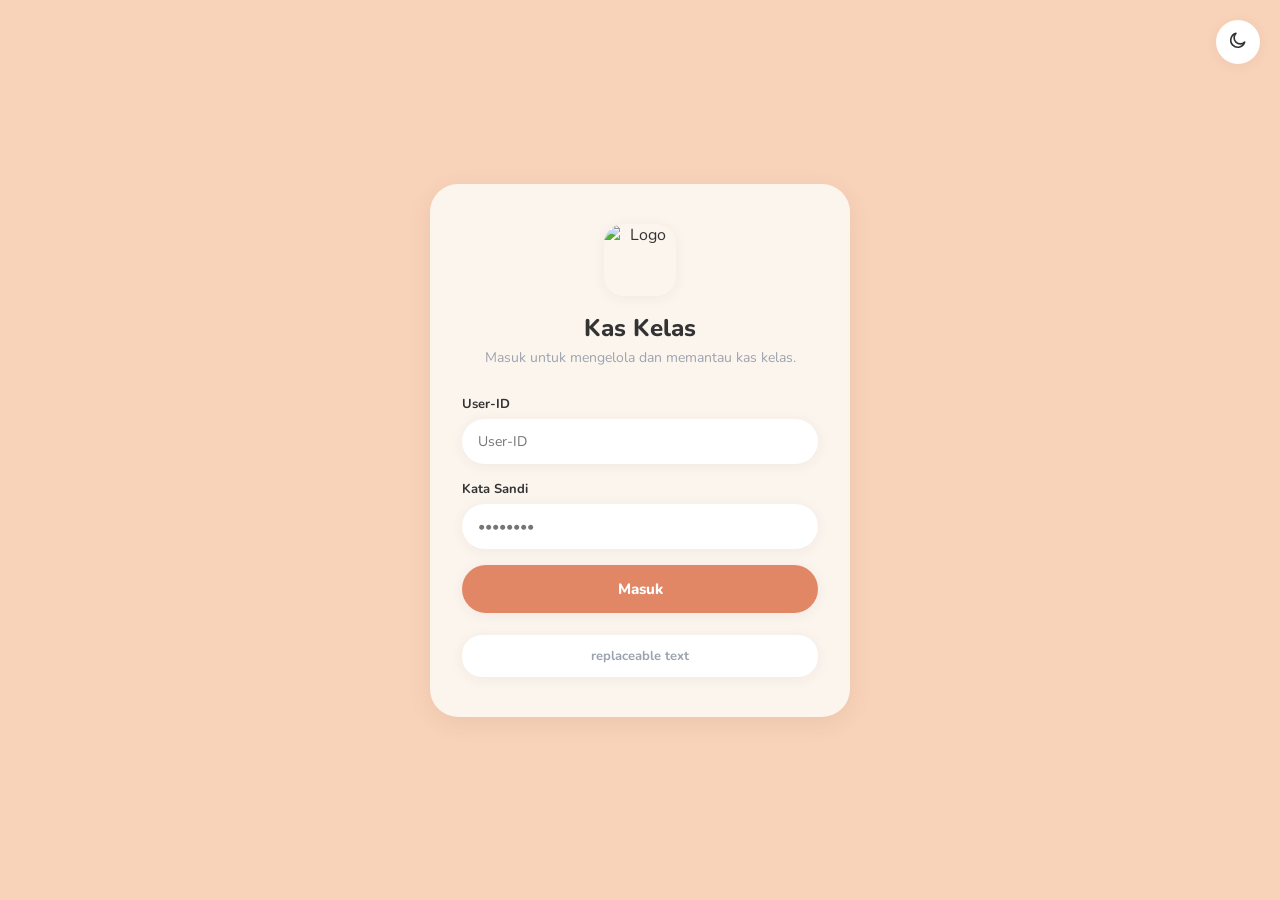
==== admin.html @ d8e1b780 "Add files via upload" ====
<!DOCTYPE html>
<html lang="id">
<head>
<meta charset="UTF-8">
<meta name="viewport" content="width=device-width, initial-scale=1.0">
<title>Dashboard Admin — Kas Kelas</title>
<link rel="stylesheet" href="assets/css/style.css">
<script src="https://cdnjs.cloudflare.com/ajax/libs/xlsx/0.18.5/xlsx.full.min.js"></script>
</head>
<body>
<div class="app-shell">

  <div class="app-header">
    <p class="greet">Selamat datang, <b id="greetName">Admin</b></p>
    <div class="header-actions">
      <button class="icon-btn" onclick="toggleTheme()"><span id="themeToggleIcon"></span></button>
      <button class="icon-btn" title="Notifikasi"><span class="ic-bell"></span></button>
    </div>
  </div>

  <div class="app-body">
    <nav class="sidebar-nav" id="sidebarNav"></nav>

    <div class="main-scroll">
      <div class="content-columns">
        <div style="flex:1; min-width:0;">

          <!-- OVERVIEW -->
          <section class="view-section" id="view-overview">
            <div class="hero-banner">
              <div class="label">Saldo Kas Kelas</div>
              <div class="amount" id="heroBalance">Rp0</div>
              <div class="sub-row">
                <span>Pemasukan<b id="heroIncome">Rp0</b></span>
                <span>Pengeluaran<b id="heroExpense">Rp0</b></span>
              </div>
            </div>

            <div class="section-title">Minggu Iuran <span class="tag">6 minggu terakhir</span></div>
            <div class="hscroll" id="scheduleRow"></div>

            <div class="section-title">Aktivitas Terbaru</div>
            <div class="event-list" id="recentActivity"></div>

            <div class="section-title">Rekap Berdasarkan Periode</div>
            <div class="toolbar">
              <button class="chip active" data-range="week">Minggu Ini</button>
              <button class="chip" data-range="month">Bulan Ini</button>
              <button class="chip" data-range="all">Semua</button>
            </div>
            <div class="panel">
              <div class="stat-row"><span>Total Pemasukan</span><b id="rangeIncome">Rp0</b></div>
              <div class="stat-row"><span>Total Pengeluaran</span><b id="rangeExpense">Rp0</b></div>
              <div class="stat-row"><span>Selisih</span><b id="rangeNet">Rp0</b></div>
            </div>
          </section>

          <!-- WEEKLY TRACKING -->
          <section class="view-section" id="view-tracking">
            <div class="row-between">
              <div class="section-title mt-0">Pelacakan Iuran Mingguan</div>
            </div>
            <div class="toolbar">
              <select class="select-input" id="weekSelect"></select>
              <button class="btn-mini coral" onclick="openModal('weekModal')"><span class="ic-plus"></span>Tambah Minggu</button>
              <button class="btn-mini mustard" onclick="doExportTrackingXLSX()"><span class="ic-dl"></span>Excel</button>
              <button class="btn-mini coral" onclick="doExportTrackingPDF()"><span class="ic-dl"></span>PDF</button>
            </div>
            <div class="panel" style="padding:14px 18px; display:flex; gap:20px;">
              <div><span class="secondary" style="font-size:12px;">Sudah Bayar</span><div style="font-weight:800; font-size:18px;" id="paidCount">0</div></div>
              <div><span class="secondary" style="font-size:12px;">Belum Bayar</span><div style="font-weight:800; font-size:18px;" id="unpaidCount">0</div></div>
            </div>
            <div class="table-wrap">
              <table>
                <thead><tr><th>Nama Siswa</th><th>Nominal</th><th>Status</th><th>Aksi</th></tr></thead>
                <tbody id="trackingBody"></tbody>
              </table>
            </div>
          </section>

          <!-- TRANSACTIONS -->
          <section class="view-section" id="view-transactions">
            <div class="row-between">
              <div class="section-title mt-0">Riwayat Transaksi</div>
              <button class="btn-mini coral" onclick="openModal('txModal')"><span class="ic-plus"></span>Tambah</button>
            </div>
            <div class="toolbar">
              <button class="chip active" data-txfilter="all">Semua</button>
              <button class="chip" data-txfilter="income">Pemasukan</button>
              <button class="chip" data-txfilter="expense">Pengeluaran</button>
              <button class="btn-mini mustard" onclick="doExportTxXLSX()"><span class="ic-dl"></span>Excel</button>
              <button class="btn-mini coral" onclick="doExportTxPDF()"><span class="ic-dl"></span>PDF</button>
            </div>
            <div class="table-wrap">
              <table>
                <thead><tr><th>Tanggal</th><th>Kategori</th><th>Keterangan</th><th>Jenis</th><th>Jumlah</th><th>Aksi</th></tr></thead>
                <tbody id="txBody"></tbody>
              </table>
            </div>
          </section>

          <!-- ANNOUNCEMENTS -->
          <section class="view-section" id="view-announcements">
            <div class="row-between">
              <div class="section-title mt-0">Pengumuman &amp; Agenda Kelas</div>
              <button class="btn-mini coral" onclick="openAnnModal()"><span class="ic-plus"></span>Tambah</button>
            </div>
            <p class="secondary" style="font-size:13px; margin-top:-6px;">Tampil di halaman Beranda semua siswa.</p>
            <div class="event-list" id="annList"></div>
          </section>

          <!-- ACCOUNT -->
          <section class="view-section" id="view-account">
            <div class="section-title mt-0">Akun Saya</div>
            <div class="panel profile-card">
              <div class="avatar" id="avatarInitial">A</div>
              <div>
                <h4 id="profileName">—</h4>
                <span id="profileEmail">—</span>
              </div>
            </div>
            <div class="panel" style="padding:6px 16px;">
              <button class="menu-row" onclick="openModal('pwModal')"><span class="navicon"></span>Ubah Kata Sandi</button>
              <button class="menu-row" onclick="doLogout()"><span class="navicon"></span>Keluar</button>
            </div>
          </section>

        </div>

        <aside class="right-panel">
          <div class="panel">
            <h4>Ringkasan Cepat</h4>
            <div class="stat-row"><span>Total Siswa</span><b id="rpStudents">0</b></div>
            <div class="stat-row"><span>Sudah Bayar Mgg Ini</span><b id="rpPaidThisWeek">0</b></div>
            <div class="stat-row"><span>Belum Bayar Mgg Ini</span><b id="rpUnpaidThisWeek">0</b></div>
          </div>
          <div class="panel">
            <h4>Perlu Ditagih</h4>
            <div class="event-list" id="rpUnpaidList"></div>
          </div>
        </aside>
      </div>
    </div>

    <nav class="bottom-nav" id="bottomNav"></nav>
  </div>
</div>

<!-- Add transaction modal -->
<div class="modal-overlay" id="txModal">
  <div class="modal-box">
    <div class="modal-head"><h3>Tambah Transaksi</h3><button class="modal-close" onclick="closeModal('txModal')"><span class="ic-x"></span></button></div>
    <form id="txForm">
      <div class="form-grid">
        <div class="full">
          <label>Jenis</label>
          <select id="txType"><option value="income">Pemasukan</option><option value="expense">Pengeluaran</option></select>
        </div>
        <div class="full">
          <label>Kategori</label>
          <input type="text" id="txCategory" placeholder="Contoh: Perlengkapan Kelas" required>
        </div>
        <div class="full">
          <label>Keterangan</label>
          <input type="text" id="txDesc" placeholder="Deskripsi singkat" required>
        </div>
        <div class="full">
          <label>Jumlah (Rp)</label>
          <input type="number" id="txAmount" placeholder="0" required min="1">
        </div>
      </div>
      <button type="submit" class="btn-primary" style="margin-top:16px;">Simpan</button>
    </form>
  </div>
</div>

<!-- Add new tracking week modal -->
<div class="modal-overlay" id="weekModal">
  <div class="modal-box">
    <div class="modal-head"><h3>Tambah Minggu Iuran</h3><button class="modal-close" onclick="closeModal('weekModal')"><span class="ic-x"></span></button></div>
    <p class="secondary" style="font-size:13px; margin-top:-6px;">Membuat entri iuran baru untuk semua siswa pada minggu ini, berstatus belum bayar.</p>
    <form id="weekForm">
      <div class="form-grid">
        <div class="full">
          <label>Nama / Label Minggu</label>
          <input type="text" id="weekName" placeholder="Contoh: Minggu 30 atau 2026-07-27" required>
        </div>
        <div class="full">
          <label>Nominal per Siswa (Rp)</label>
          <input type="number" id="weekAmount" placeholder="5000" value="5000" required min="1">
        </div>
      </div>
      <button type="submit" class="btn-primary" style="margin-top:16px;">Buat Minggu</button>
    </form>
  </div>
</div>

<!-- Add/edit announcement modal -->
<div class="modal-overlay" id="annModal">
  <div class="modal-box">
    <div class="modal-head"><h3 id="annModalTitle">Tambah Pengumuman</h3><button class="modal-close" onclick="closeModal('annModal')"><span class="ic-x"></span></button></div>
    <form id="annForm">
      <input type="hidden" id="annId">
      <div class="form-grid">
        <div class="full">
          <label>Judul</label>
          <input type="text" id="annTitle" placeholder="Contoh: Pertemuan Wali Kelas" required maxlength="80">
        </div>
        <div class="full">
          <label>Keterangan</label>
          <input type="text" id="annDesc" placeholder="Contoh: Minggu depan · Aula Sekolah" required maxlength="120">
        </div>
        <div>
          <label>Ikon (emoji)</label>
          <input type="text" id="annIcon" placeholder="📌" maxlength="4" value="📌">
        </div>
        <div>
          <label>Warna</label>
          <select id="annColor">
            <option value="mustard">Kuning</option>
            <option value="sage">Hijau</option>
            <option value="coral">Merah Muda</option>
          </select>
        </div>
      </div>
      <button type="submit" class="btn-primary" style="margin-top:16px;">Simpan Pengumuman</button>
    </form>
  </div>
</div>

<!-- Change password modal -->
<div class="modal-overlay" id="pwModal">
  <div class="modal-box">
    <div class="modal-head"><h3>Ubah Kata Sandi</h3><button class="modal-close" onclick="closeModal('pwModal')"><span class="ic-x"></span></button></div>
    <form id="pwForm">
      <div class="form-grid">
        <div class="full"><label>Kata Sandi Baru</label><input type="password" id="newPw" minlength="4" required></div>
        <div class="full"><label>Konfirmasi Kata Sandi</label><input type="password" id="confirmPw" minlength="4" required></div>
      </div>
      <button type="submit" class="btn-primary" style="margin-top:16px;">Simpan Kata Sandi</button>
    </form>
  </div>
</div>

<!-- Hidden print templates -->
<div style="display:none;">
  <div id="printTracking"></div>
  <div id="printTx"></div>
</div>

<script src="assets/js/api.js"></script>
<script src="assets/js/main.js"></script>
<script>
(async function main() {
const user = await requireAuth('admin');
if (!user) return;
let currentWeek = null;
let txFilter = 'all';

document.getElementById('greetName').textContent = user.name.split(' ')[0];
document.getElementById('themeToggleIcon').innerHTML =
  document.documentElement.getAttribute('data-theme') === 'dark' ? ICONS.sun : ICONS.moon;
document.getElementById('profileName').textContent = user.name;
document.getElementById('profileEmail').textContent = user.email;
document.getElementById('avatarInitial').textContent = user.name.charAt(0);

renderNav('overview', 'admin');
renderOverview();
renderTrackingWeekOptions();
renderTracking();
renderTransactions();
renderAnnouncements();
renderRightPanel();

function renderOverview() {
  const tx = DB.getTransactions();
  const income = tx.filter(t => t.type === 'income').reduce((s, t) => s + t.amount, 0);
  const expense = tx.filter(t => t.type === 'expense').reduce((s, t) => s + t.amount, 0);
  document.getElementById('heroBalance').textContent = formatIDR(income - expense);
  document.getElementById('heroIncome').textContent = formatIDR(income);
  document.getElementById('heroExpense').textContent = formatIDR(expense);

  const weeks = DB.weeksList();
  const scheduleRow = document.getElementById('scheduleRow');
  scheduleRow.innerHTML = weeks.map(w => {
    const entries = DB.weeklyForWeek(w);
    const paid = entries.filter(e => e.status === 'paid').length;
    const d = entries[0] ? new Date(entries[0].weekDate) : new Date();
    return `<div class="schedule-card">
      <div class="dow">${w}</div>
      <div class="date">${d.getDate()}/${d.getMonth() + 1}</div>
      <div class="desc">${paid}/${entries.length} siswa bayar</div>
      <span class="pill ${paid === entries.length ? 'paid' : 'unpaid'}">${paid === entries.length ? 'Lunas' : 'Belum Lunas'}</span>
    </div>`;
  }).join('');

  const recent = document.getElementById('recentActivity');
  recent.innerHTML = tx.slice(0, 5).map(t => `
    <div class="event-row">
      <div class="dot" style="background:${t.type === 'income' ? 'var(--accent-sage)' : 'var(--accent-coral)'}; color:${t.type === 'income' ? '#1d3527' : 'white'};">
        ${t.type === 'income' ? '↑' : '↓'}
      </div>
      <div class="txt"><b>${t.category}</b><span>${formatDT(t.date)} · ${t.description}</span></div>
      <b style="margin-left:auto; font-size:13px; color:${t.type === 'income' ? 'var(--accent-sage)' : 'var(--accent-coral)'}">${t.type === 'income' ? '+' : '-'}${formatIDR(t.amount)}</b>
    </div>`).join('') || '<p class="secondary">Belum ada transaksi.</p>';

  applyRangeFilter('week');
  document.querySelectorAll('[data-range]').forEach(btn => {
    btn.addEventListener('click', () => {
      document.querySelectorAll('[data-range]').forEach(b => b.classList.remove('active'));
      btn.classList.add('active');
      applyRangeFilter(btn.dataset.range);
    });
  });
}

function applyRangeFilter(range) {
  const tx = DB.getTransactions();
  const now = new Date();
  const filtered = tx.filter(t => {
    const d = new Date(t.date);
    if (range === 'week') return (now - d) / 86400000 <= 7;
    if (range === 'month') return d.getMonth() === now.getMonth() && d.getFullYear() === now.getFullYear();
    return true;
  });
  const income = filtered.filter(t => t.type === 'income').reduce((s, t) => s + t.amount, 0);
  const expense = filtered.filter(t => t.type === 'expense').reduce((s, t) => s + t.amount, 0);
  document.getElementById('rangeIncome').textContent = formatIDR(income);
  document.getElementById('rangeExpense').textContent = formatIDR(expense);
  document.getElementById('rangeNet').textContent = formatIDR(income - expense);
}

function renderTrackingWeekOptions() {
  const weeks = DB.weeksList();
  currentWeek = weeks[0];
  const sel = document.getElementById('weekSelect');
  sel.innerHTML = weeks.map(w => `<option value="${w}">${w}</option>`).join('');
  sel.addEventListener('change', () => { currentWeek = sel.value; renderTracking(); });
}

function renderTracking() {
  const entries = DB.weeklyForWeek(currentWeek);
  const users = DB.getUsers();
  const rows = entries.map(e => {
    const student = users.find(u => u.id === e.studentId);
    return `<tr>
      <td data-label="Nama Siswa">${student ? student.name : '—'}</td>
      <td data-label="Nominal">${formatIDR(e.amount)}</td>
      <td data-label="Status"><span class="status-badge ${e.status}">${e.status === 'paid' ? 'Sudah Bayar' : 'Belum Bayar'}</span></td>
      <td data-label="Aksi" style="gap:8px; justify-content:flex-end;">
        <button class="mark-btn ${e.status === 'paid' ? 'is-paid' : ''}" data-mark="${e.id}">${e.status === 'paid' ? 'Batalkan' : 'Tandai Lunas'}</button>
        <button class="icon-btn danger-btn" data-del-week="${e.id}" title="Hapus entri">${ICONS.trash}</button>
      </td>
    </tr>`;
  }).join('');
  document.getElementById('trackingBody').innerHTML = rows || '<tr><td colspan="4">Tidak ada data.</td></tr>';
  document.getElementById('paidCount').textContent = entries.filter(e => e.status === 'paid').length;
  document.getElementById('unpaidCount').textContent = entries.filter(e => e.status === 'unpaid').length;

  document.querySelectorAll('[data-mark]').forEach(btn => {
    btn.addEventListener('click', async () => {
      btn.disabled = true;
      await DB.markPaid(btn.dataset.mark, user.name);
      renderTracking();
      renderOverview();
      renderRightPanel();
      toast('Status pembayaran diperbarui');
    });
  });

  document.querySelectorAll('[data-del-week]').forEach(btn => {
    btn.addEventListener('click', async () => {
      if (!confirm('Hapus entri iuran ini? Tindakan ini tidak bisa dibatalkan.')) return;
      btn.disabled = true;
      const res = await DB.deleteWeekly(btn.dataset.delWeek);
      if (res && res.success) {
        toast('Entri iuran dihapus');
        renderTrackingWeekOptions();
        renderTracking();
        renderRightPanel();
      } else {
        toast((res && res.error) || 'Gagal menghapus entri');
        btn.disabled = false;
      }
    });
  });
}

function renderTransactions() {
  let tx = DB.getTransactions();
  if (txFilter !== 'all') tx = tx.filter(t => t.type === txFilter);
  document.getElementById('txBody').innerHTML = tx.map(t => `
    <tr>
      <td data-label="Tanggal">${formatDT(t.date)}</td><td data-label="Kategori">${t.category}</td><td data-label="Keterangan">${t.description}</td>
      <td data-label="Jenis"><span class="tag-pill" style="background:${t.type === 'income' ? 'var(--accent-sage)' : 'var(--accent-coral)'}; color:${t.type === 'income' ? '#1d3527' : 'white'};">${t.type === 'income' ? 'Masuk' : 'Keluar'}</span></td>
      <td data-label="Jumlah">${formatIDR(t.amount)}</td>
      <td data-label="Aksi"><button class="icon-btn danger-btn" data-del-tx="${t.id}" title="Hapus transaksi">${ICONS.trash}</button></td>
    </tr>`).join('') || '<tr><td colspan="6">Belum ada transaksi.</td></tr>';

  document.querySelectorAll('[data-del-tx]').forEach(btn => {
    btn.addEventListener('click', async () => {
      const id = btn.dataset.delTx;
      if (!confirm('Hapus transaksi ini? Tindakan ini tidak bisa dibatalkan.')) return;
      btn.disabled = true;
      const res = await DB.deleteTransaction(id);
      if (res && res.success) {
        toast('Transaksi berhasil dihapus');
        renderOverview(); renderTransactions();
      } else {
        toast((res && res.error) || 'Gagal menghapus transaksi');
        btn.disabled = false;
      }
    });
  });
}

document.querySelectorAll('[data-txfilter]').forEach(btn => {
  btn.addEventListener('click', () => {
    document.querySelectorAll('[data-txfilter]').forEach(b => b.classList.remove('active'));
    btn.classList.add('active');
    txFilter = btn.dataset.txfilter;
    renderTransactions();
  });
});

function renderAnnouncements() {
  const anns = DB.getAnnouncements();
  document.getElementById('annList').innerHTML = anns.map(a => {
    const c = annColor(a.color);
    return `<div class="event-row">
      <div class="dot" style="background:${c.bg}; color:${c.fg};">${a.icon}</div>
      <div class="txt"><b>${a.title}</b><span>${a.description}</span></div>
      <div style="margin-left:auto; display:flex; gap:6px;">
        <button class="icon-btn" data-edit-ann="${a.id}" title="Edit">✏️</button>
        <button class="icon-btn danger-btn" data-del-ann="${a.id}" title="Hapus">${ICONS.trash}</button>
      </div>
    </div>`;
  }).join('') || '<p class="secondary">Belum ada pengumuman. Klik "Tambah" untuk membuat.</p>';

  document.querySelectorAll('[data-edit-ann]').forEach(btn => {
    btn.addEventListener('click', () => {
      const ann = anns.find(a => String(a.id) === btn.dataset.editAnn);
      if (ann) openAnnModal(ann);
    });
  });
  document.querySelectorAll('[data-del-ann]').forEach(btn => {
    btn.addEventListener('click', async () => {
      if (!confirm('Hapus pengumuman ini?')) return;
      btn.disabled = true;
      const res = await DB.deleteAnnouncement(btn.dataset.delAnn);
      if (res && res.success) { toast('Pengumuman dihapus'); renderAnnouncements(); }
      else { toast((res && res.error) || 'Gagal menghapus'); btn.disabled = false; }
    });
  });
}

function openAnnModal(ann) {
  document.getElementById('annModalTitle').textContent = ann ? 'Edit Pengumuman' : 'Tambah Pengumuman';
  document.getElementById('annId').value = ann ? ann.id : '';
  document.getElementById('annTitle').value = ann ? ann.title : '';
  document.getElementById('annDesc').value = ann ? ann.description : '';
  document.getElementById('annIcon').value = ann ? ann.icon : '📌';
  document.getElementById('annColor').value = ann ? ann.color : 'mustard';
  openModal('annModal');
}

document.getElementById('annForm').addEventListener('submit', async (e) => {
  e.preventDefault();
  const submitBtn = e.target.querySelector('button[type="submit"]');
  submitBtn.disabled = true;
  const id = document.getElementById('annId').value;
  const title = document.getElementById('annTitle').value.trim();
  const description = document.getElementById('annDesc').value.trim();
  const icon = document.getElementById('annIcon').value.trim() || '📌';
  const color = document.getElementById('annColor').value;
  const res = id
    ? await DB.updateAnnouncement(id, title, description, icon, color)
    : await DB.addAnnouncement(title, description, icon, color, user.name);
  submitBtn.disabled = false;
  if (res && res.success) {
    e.target.reset();
    closeModal('annModal');
    renderAnnouncements();
    toast(id ? 'Pengumuman diperbarui' : 'Pengumuman ditambahkan');
  } else {
    toast((res && res.error) || 'Gagal menyimpan pengumuman');
  }
});

function renderRightPanel() {
  const users = DB.getUsers().filter(u => u.role === 'student');
  const weeks = DB.weeksList();
  const thisWeekEntries = DB.weeklyForWeek(weeks[0]);
  document.getElementById('rpStudents').textContent = users.length;
  document.getElementById('rpPaidThisWeek').textContent = thisWeekEntries.filter(e => e.status === 'paid').length;
  document.getElementById('rpUnpaidThisWeek').textContent = thisWeekEntries.filter(e => e.status === 'unpaid').length;

  const unpaid = thisWeekEntries.filter(e => e.status === 'unpaid');
  document.getElementById('rpUnpaidList').innerHTML = unpaid.slice(0, 5).map(e => {
    const student = users.find(u => u.id === e.studentId);
    return `<div class="event-row"><div class="dot" style="background:var(--accent-coral); color:white;">!</div><div class="txt"><b>${student ? student.name : '—'}</b><span>Belum bayar minggu ini</span></div></div>`;
  }).join('') || '<p class="secondary" style="font-size:13px;">Semua siswa sudah lunas 🎉</p>';
}

document.getElementById('txForm').addEventListener('submit', async (e) => {
  e.preventDefault();
  const submitBtn = e.target.querySelector('button[type="submit"]');
  submitBtn.disabled = true;
  await DB.addTransaction(
    document.getElementById('txType').value,
    document.getElementById('txCategory').value,
    document.getElementById('txDesc').value,
    document.getElementById('txAmount').value,
    user.name
  );
  submitBtn.disabled = false;
  e.target.reset();
  closeModal('txModal');
  renderOverview(); renderTransactions();
  toast('Transaksi berhasil ditambahkan');
});

document.getElementById('weekForm').addEventListener('submit', async (e) => {
  e.preventDefault();
  const submitBtn = e.target.querySelector('button[type="submit"]');
  submitBtn.disabled = true;
  const week = document.getElementById('weekName').value.trim();
  const amount = document.getElementById('weekAmount').value;
  const res = await DB.addWeek(week, amount, user.name);
  submitBtn.disabled = false;
  if (res && res.success) {
    e.target.reset();
    document.getElementById('weekAmount').value = 5000;
    closeModal('weekModal');
    renderTrackingWeekOptions();
    renderTracking();
    renderRightPanel();
    toast('Minggu baru berhasil dibuat');
  } else {
    toast((res && res.error) || 'Gagal membuat minggu baru');
  }
});

document.getElementById('pwForm').addEventListener('submit', async (e) => {
  e.preventDefault();
  const a = document.getElementById('newPw').value, b = document.getElementById('confirmPw').value;
  if (a !== b) { toast('Konfirmasi kata sandi tidak cocok'); return; }
  const ok = await DB.changePassword(user.id, a);
  e.target.reset();
  closeModal('pwModal');
  toast(ok ? 'Kata sandi berhasil diubah' : 'Gagal mengubah kata sandi');
});

function doExportTrackingXLSX() {
  const entries = DB.weeklyForWeek(currentWeek);
  const users = DB.getUsers();
  const rows = [['Nama Siswa', 'Minggu', 'Nominal', 'Status', 'Tanggal Bayar']];
  entries.forEach(e => {
    const s = users.find(u => u.id === e.studentId);
    rows.push([s ? s.name : '—', e.week, e.amount, e.status === 'paid' ? 'Sudah Bayar' : 'Belum Bayar', formatDT(e.paidDate)]);
  });
  exportXLSX(`rekap-iuran-${currentWeek}.xlsx`, 'Iuran Mingguan', rows);
}

function doExportTrackingPDF() {
  const entries = DB.weeklyForWeek(currentWeek);
  const users = DB.getUsers();
  const rows = entries.map(e => {
    const s = users.find(u => u.id === e.studentId);
    return `<tr><td>${s ? s.name : '—'}</td><td>${formatIDR(e.amount)}</td><td>${e.status === 'paid' ? 'Sudah Bayar' : 'Belum Bayar'}</td></tr>`;
  }).join('');
  document.getElementById('printTracking').innerHTML = `<h2>Rekap Iuran Mingguan — ${currentWeek}</h2>
    <table><thead><tr><th>Nama</th><th>Nominal</th><th>Status</th></tr></thead><tbody>${rows}</tbody></table>`;
  exportPDF('printTracking');
}

function doExportTxXLSX() {
  const tx = DB.getTransactions();
  const rows = [['Tanggal', 'Kategori', 'Keterangan', 'Jenis', 'Jumlah']];
  tx.forEach(t => rows.push([formatDT(t.date), t.category, t.description, t.type === 'income' ? 'Pemasukan' : 'Pengeluaran', t.amount]));
  exportXLSX('rekap-transaksi.xlsx', 'Transaksi', rows);
}

function doExportTxPDF() {
  const tx = DB.getTransactions();
  const rows = tx.map(t => `<tr><td>${formatDT(t.date)}</td><td>${t.category}</td><td>${t.description}</td><td>${t.type === 'income' ? 'Masuk' : 'Keluar'}</td><td>${formatIDR(t.amount)}</td></tr>`).join('');
  document.getElementById('printTx').innerHTML = `<h2>Rekap Transaksi Kas Kelas</h2>
    <table><thead><tr><th>Tanggal</th><th>Kategori</th><th>Keterangan</th><th>Jenis</th><th>Jumlah</th></tr></thead><tbody>${rows}</tbody></table>`;
  exportPDF('printTx');
}

document.querySelectorAll('.menu-row .navicon').forEach((el, i) => {
  el.innerHTML = i === 0 ? ICONS.key : ICONS.logout;
});
document.querySelectorAll('.ic-bell').forEach(el => el.innerHTML = ICONS.bell);
document.querySelectorAll('.ic-dl').forEach(el => el.innerHTML = ICONS.download);
document.querySelectorAll('.ic-plus').forEach(el => el.innerHTML = ICONS.plus);
document.querySelectorAll('.ic-x').forEach(el => el.innerHTML = ICONS.x);

// Expose functions referenced by inline onclick="" attributes (those run
// in global scope, but everything above lives inside this async IIFE).
window.doExportTrackingXLSX = doExportTrackingXLSX;
window.doExportTrackingPDF = doExportTrackingPDF;
window.doExportTxXLSX = doExportTxXLSX;
window.doExportTxPDF = doExportTxPDF;

})().catch(err => console.error('Admin dashboard failed to load:', err));
</script>
</body>
</html>
---- assets/css/style.css ----
/* ============================================================
   Web Kas Kelas — "Cozy Autumn" design system
   ============================================================ */

@import url('https://fonts.googleapis.com/css2?family=Nunito:wght@400;600;700;800;900&display=swap');

:root {
  --bg-page: #F9D3B9;
  --bg-nav: #D8705A;
  --bg-main: #FCF5EE;
  --bg-panel: #FFFFFF;

  --accent-sage: #A8CBB8;
  --accent-mustard: #F3C363;
  --accent-coral: #E28765;

  --text-primary: #333333;
  --text-secondary: #9CA3AF;
  --nav-icon: #FFFFFF;

  --shadow-soft: 0 6px 24px rgba(51, 33, 20, 0.08);
  --shadow-softer: 0 2px 14px rgba(51, 33, 20, 0.06);

  --r-3xl: 28px;
  --r-2xl: 20px;
  --r-full: 999px;
}

[data-theme="dark"] {
  --bg-page: #1B1512;
  --bg-nav: #2A1D18;
  --bg-main: #221A16;
  --bg-panel: #2C221D;

  --accent-sage: #7FA891;
  --accent-mustard: #D9A94A;
  --accent-coral: #C96A50;

  --text-primary: #F3E9DF;
  --text-secondary: #A08F82;
  --nav-icon: #F3E9DF;

  --shadow-soft: 0 6px 24px rgba(0, 0, 0, 0.35);
  --shadow-softer: 0 2px 14px rgba(0, 0, 0, 0.28);
}

* { box-sizing: border-box; }
html, body { height: 100%; }
body {
  margin: 0;
  font-family: 'Nunito', sans-serif;
  background: var(--bg-page);
  color: var(--text-primary);
  -webkit-font-smoothing: antialiased;
}
button { font-family: inherit; cursor: pointer; }
a { color: inherit; text-decoration: none; }
::selection { background: var(--accent-mustard); color: #2b1f10; }

.secondary { color: var(--text-secondary); }

/* ---------------- Auth (login) page ---------------- */
.auth-wrap {
  min-height: 100vh;
  display: flex;
  align-items: center;
  justify-content: center;
  padding: 24px;
}
.auth-card {
  width: 100%;
  max-width: 420px;
  background: var(--bg-main);
  border-radius: var(--r-3xl);
  padding: 40px 32px;
  box-shadow: var(--shadow-soft);
  text-align: center;
}
.auth-emoji {
  width: 72px; height: 72px; margin: 0 auto 16px;
  background: var(--accent-mustard);
  border-radius: var(--r-2xl);
  display: flex; align-items: center; justify-content: center;
  font-size: 34px;
}
.auth-logo {
  width: 72px; height: 72px; margin: 0 auto 16px;
  border-radius: var(--r-2xl);
  display: block;
  object-fit: cover;
  box-shadow: var(--shadow-softer);
}
.auth-card h1 { font-size: 24px; font-weight: 800; margin: 0 0 4px; }
.auth-card p.sub { margin: 0 0 28px; color: var(--text-secondary); font-size: 14px; }

.field { text-align: left; margin-bottom: 16px; }
.field label { display: block; font-size: 13px; font-weight: 700; margin-bottom: 6px; color: var(--text-primary); }
.field input {
  width: 100%; padding: 13px 16px; border: none; border-radius: var(--r-full);
  background: var(--bg-panel); color: var(--text-primary); font-family: inherit; font-size: 14px;
  box-shadow: var(--shadow-softer);
}
.field input:focus { outline: 2px solid var(--accent-coral); outline-offset: 2px; }

.btn-primary {
  width: 100%; padding: 14px; border: none; border-radius: var(--r-full);
  background: var(--accent-coral); color: white; font-weight: 800; font-size: 15px;
  box-shadow: var(--shadow-softer); margin-top: 6px;
  display: flex; align-items: center; justify-content: center; gap: 10px;
}
.btn-primary:hover { filter: brightness(1.05); }
.btn-primary:active { transform: scale(0.98); }
.btn-primary:disabled { opacity: 0.85; cursor: not-allowed; }
.btn-spinner {
  display: none; width: 16px; height: 16px; flex-shrink: 0;
  border: 2.5px solid rgba(255,255,255,0.4); border-top-color: #fff;
  border-radius: 50%; animation: btnspin 0.7s linear infinite;
}
.btn-primary.is-loading .btn-spinner { display: inline-block; }
@keyframes btnspin { to { transform: rotate(360deg); } }

.auth-error {
  background: #fdeceb; color: #b3402f; border-radius: var(--r-2xl);
  padding: 10px 14px; font-size: 13px; margin-bottom: 16px; display: none; text-align: left;
}
[data-theme="dark"] .auth-error { background: #3a221e; color: #f0a99a; }
.auth-error.show { display: block; }

.demo-hint {
  margin-top: 22px; font-size: 13px; color: var(--text-secondary); font-weight: 700;
  background: var(--bg-panel); border-radius: var(--r-2xl); padding: 12px 14px; text-align: center;
  box-shadow: var(--shadow-softer);
}
.demo-hint b { color: var(--text-primary); }

.auth-theme-toggle {
  position: fixed; top: 20px; right: 20px;
  width: 44px; height: 44px; border-radius: var(--r-full); border: none;
  background: var(--bg-panel); box-shadow: var(--shadow-softer);
  display: flex; align-items: center; justify-content: center; color: var(--text-primary);
}
.auth-theme-toggle svg { width: 20px; height: 20px; }

/* ---------------- App shell ---------------- */
.app-shell { height: 100vh; display: flex; flex-direction: column; }

.app-header {
  display: flex; align-items: center; justify-content: space-between;
  padding: 18px 20px 8px;
  background: var(--bg-page);
}
.app-header .greet { font-size: 13px; color: var(--text-secondary); margin: 0; }
.app-header .greet b { color: var(--text-primary); }
.header-actions { display: flex; gap: 10px; align-items: center; }
.icon-btn {
  width: 40px; height: 40px; border-radius: var(--r-full); border: none;
  background: var(--bg-panel); box-shadow: var(--shadow-softer); color: var(--text-primary);
  display: flex; align-items: center; justify-content: center;
}
.icon-btn svg { width: 18px; height: 18px; }

.app-body { flex: 1; display: flex; min-height: 0; }

.main-scroll { flex: 1; overflow-y: auto; padding: 4px 20px 100px; }

.view-section { display: none; }
.view-section.is-active { display: block; animation: fadeIn .25s ease; }
@keyframes fadeIn { from { opacity: 0; transform: translateY(6px); } to { opacity: 1; transform: translateY(0); } }

/* ---- Bottom tab bar (mobile) ---- */
.bottom-nav {
  position: fixed; left: 0; right: 0; bottom: 0;
  display: flex; justify-content: space-around; align-items: center;
  background: var(--bg-nav); padding: 10px 6px; box-shadow: 0 -6px 20px rgba(0,0,0,0.12);
  z-index: 40;
}
.navbtn {
  background: none; border: none; color: var(--nav-icon); opacity: 0.7;
  display: flex; flex-direction: column; align-items: center; gap: 4px;
  padding: 8px 10px; border-radius: var(--r-full); font-size: 10.5px; font-weight: 700;
}
.navbtn .navicon svg { width: 20px; height: 20px; }
.navbtn.active { opacity: 1; background: rgba(255,255,255,0.18); }

/* ---- Sidebar (desktop) ---- */
.sidebar-nav { display: none; }

/* ---- Widgets / cards ---- */
.hero-banner {
  background: linear-gradient(135deg, var(--accent-coral), var(--accent-mustard));
  border-radius: var(--r-3xl); padding: 26px; color: white; margin: 10px 0 18px;
  box-shadow: var(--shadow-soft);
}
.hero-banner .label { font-size: 12px; opacity: 0.9; font-weight: 700; text-transform: uppercase; letter-spacing: 0.04em; }
.hero-banner .amount { font-size: 32px; font-weight: 900; margin: 6px 0 12px; }
.hero-banner .sub-row { display: flex; gap: 18px; font-size: 13px; }
.hero-banner .sub-row span b { display: block; font-size: 15px; }

.status-card {
  border-radius: var(--r-3xl); padding: 22px; margin-bottom: 18px; box-shadow: var(--shadow-soft);
  display: flex; align-items: center; gap: 16px;
}
.status-card.paid { background: var(--accent-sage); color: #1d3527; }
.status-card.unpaid { background: #F5B8A6; color: #5c231a; }
[data-theme="dark"] .status-card.paid { color: #eaf4ee; }
[data-theme="dark"] .status-card.unpaid { color: #fdeae5; }
.status-card .status-icon {
  width: 52px; height: 52px; border-radius: var(--r-2xl); background: rgba(255,255,255,0.4);
  display: flex; align-items: center; justify-content: center; flex-shrink: 0;
}
.status-card .status-icon svg { width: 26px; height: 26px; }
.status-card h3 { margin: 0 0 4px; font-size: 16px; }
.status-card p { margin: 0; font-size: 13px; opacity: 0.9; }

.section-title { font-size: 15px; font-weight: 800; margin: 22px 0 12px; display: flex; align-items: center; justify-content: space-between; }
.section-title .tag { font-size: 11px; font-weight: 700; color: var(--text-secondary); }

.hscroll { display: flex; gap: 12px; overflow-x: auto; padding-bottom: 8px; scrollbar-width: thin; }
.schedule-card {
  min-width: 150px; background: var(--bg-panel); border-radius: var(--r-2xl); padding: 16px;
  box-shadow: var(--shadow-softer); flex-shrink: 0;
}
.schedule-card .dow { font-size: 11px; font-weight: 800; color: var(--accent-coral); text-transform: uppercase; }
.schedule-card .date { font-size: 20px; font-weight: 900; margin: 4px 0; }
.schedule-card .desc { font-size: 12px; color: var(--text-secondary); }
.schedule-card .pill { display: inline-block; margin-top: 8px; font-size: 10px; font-weight: 800; padding: 3px 10px; border-radius: var(--r-full); }
.pill.paid { background: var(--accent-sage); color: #1d3527; }
.pill.unpaid { background: var(--accent-coral); color: white; }

.event-list { display: flex; flex-direction: column; gap: 10px; }
.event-row {
  display: flex; align-items: center; gap: 12px; background: var(--bg-panel);
  border-radius: var(--r-2xl); padding: 12px 14px; box-shadow: var(--shadow-softer);
}
.event-row .dot { width: 38px; height: 38px; border-radius: var(--r-2xl); display: flex; align-items: center; justify-content: center; font-size: 16px; flex-shrink: 0; }
.event-row .txt b { display: block; font-size: 13px; }
.event-row .txt span { font-size: 12px; color: var(--text-secondary); }

.panel {
  background: var(--bg-panel); border-radius: var(--r-2xl); padding: 18px; box-shadow: var(--shadow-softer); margin-bottom: 16px;
}
.panel h4 { margin: 0 0 12px; font-size: 14px; font-weight: 800; }

.stat-row { display: flex; justify-content: space-between; padding: 8px 0; font-size: 13px; border-bottom: 1px dashed rgba(150,120,90,0.2); }
.stat-row:last-child { border: none; }
.stat-row b { font-weight: 800; }

.tag-pill {
  display: inline-block; font-size: 10px; font-weight: 800; padding: 4px 10px; border-radius: var(--r-full);
  background: var(--accent-mustard); color: #4a3410;
}

/* ---- Filters / toolbar ---- */
.toolbar { display: flex; gap: 8px; flex-wrap: wrap; align-items: center; margin: 14px 0; }
.chip {
  border: none; padding: 8px 16px; border-radius: var(--r-full); background: var(--bg-panel);
  font-size: 12px; font-weight: 700; color: var(--text-secondary); box-shadow: var(--shadow-softer);
}
.chip.active { background: var(--accent-coral); color: white; }
.select-input, .toolbar select {
  border: none; border-radius: var(--r-full); padding: 8px 16px; background: var(--bg-panel);
  font-family: inherit; font-size: 12px; font-weight: 700; color: var(--text-primary); box-shadow: var(--shadow-softer);
}
.btn-mini {
  border: none; border-radius: var(--r-full); padding: 8px 16px; font-size: 12px; font-weight: 800;
  background: var(--accent-sage); color: #1d3527; display: inline-flex; align-items: center; gap: 6px;
}
.btn-mini svg { width: 14px; height: 14px; }
.btn-mini.coral { background: var(--accent-coral); color: white; }
.btn-mini.mustard { background: var(--accent-mustard); color: #4a3410; }

/* ---- Tables ---- */
.table-wrap { overflow-x: auto; border-radius: var(--r-2xl); background: var(--bg-panel); box-shadow: var(--shadow-softer); }
table { width: 100%; border-collapse: collapse; min-width: 560px; }
th, td { text-align: left; padding: 12px 14px; font-size: 13px; }
td.actions-cell, td[data-label="Aksi"] { display: flex; align-items: center; gap: 8px; }
thead th { color: var(--text-secondary); font-size: 11px; text-transform: uppercase; letter-spacing: 0.03em; border-bottom: 1px solid rgba(150,120,90,0.15); }
tbody tr { border-bottom: 1px solid rgba(150,120,90,0.1); }
tbody tr:last-child { border: none; }

/* Card-style stacked table on narrow screens — avoids horizontal scrolling */
@media (max-width: 680px) {
  .table-wrap { overflow-x: visible; background: transparent; box-shadow: none; border-radius: 0; }
  table { min-width: 0; width: 100%; }
  thead { position: absolute; width: 1px; height: 1px; overflow: hidden; clip: rect(0 0 0 0); }
  tbody { display: flex; flex-direction: column; gap: 10px; }
  tr {
    display: block; background: var(--bg-panel); border-radius: var(--r-2xl);
    box-shadow: var(--shadow-softer); padding: 4px 14px; border: none !important;
  }
  td {
    display: flex; align-items: center; justify-content: space-between; gap: 12px;
    padding: 9px 0; border-bottom: 1px dashed rgba(150,120,90,0.15); text-align: right;
  }
  td:last-child { border-bottom: none; }
  td::before {
    content: attr(data-label); font-weight: 800; font-size: 10.5px; text-transform: uppercase;
    letter-spacing: 0.03em; color: var(--text-secondary); text-align: left; flex-shrink: 0;
  }
}
.status-badge { padding: 4px 12px; border-radius: var(--r-full); font-size: 11px; font-weight: 800; }
.status-badge.paid { background: var(--accent-sage); color: #1d3527; }
.status-badge.unpaid { background: #F5B8A6; color: #7a2c1e; }
.mark-btn {
  border: none; border-radius: var(--r-full); padding: 6px 14px; font-size: 11px; font-weight: 800;
  background: var(--accent-coral); color: white;
}
.mark-btn.is-paid { background: var(--accent-sage); color: #1d3527; }
.danger-btn {
  width: 32px; height: 32px; border-radius: var(--r-full); border: none;
  background: rgba(212, 92, 66, 0.12); color: var(--accent-coral);
  display: inline-flex; align-items: center; justify-content: center; flex-shrink: 0;
}
.danger-btn svg { width: 15px; height: 15px; }
.danger-btn:hover { background: var(--accent-coral); color: white; }
.danger-btn:disabled { opacity: 0.5; }

/* ---- Forms ---- */
.form-grid { display: grid; grid-template-columns: 1fr 1fr; gap: 12px; }
.form-grid .full { grid-column: 1 / -1; }
.form-grid label { display: block; font-size: 12px; font-weight: 700; margin-bottom: 6px; }
.form-grid input, .form-grid select, .form-grid textarea {
  width: 100%; border: none; border-radius: var(--r-2xl); padding: 11px 14px; background: var(--bg-main);
  font-family: inherit; font-size: 13px; color: var(--text-primary); box-shadow: inset 0 0 0 1px rgba(150,120,90,0.12);
}

/* ---- Modal ---- */
.modal-overlay {
  position: fixed; inset: 0; background: rgba(30, 20, 12, 0.4); display: none;
  align-items: center; justify-content: center; z-index: 100; padding: 20px;
}
.modal-overlay.is-open { display: flex; }
.modal-box { background: var(--bg-main); border-radius: var(--r-3xl); padding: 26px; width: 100%; max-width: 420px; box-shadow: var(--shadow-soft); max-height: 88vh; overflow-y: auto; }
.modal-box .modal-head { display: flex; justify-content: space-between; align-items: center; margin-bottom: 16px; }
.modal-box h3 { margin: 0; font-size: 17px; font-weight: 800; }
.modal-close { border: none; background: var(--bg-panel); width: 32px; height: 32px; border-radius: var(--r-full); display: flex; align-items: center; justify-content: center; box-shadow: var(--shadow-softer); }
.modal-close svg { width: 14px; height: 14px; }

/* ---- Toast ---- */
.toast {
  position: fixed; bottom: 100px; left: 50%; transform: translateX(-50%) translateY(20px);
  background: #2b2118; color: white; padding: 12px 22px; border-radius: var(--r-full);
  font-size: 13px; font-weight: 700; opacity: 0; transition: all .3s ease; z-index: 200; box-shadow: var(--shadow-soft);
}
.toast.show { opacity: 1; transform: translateX(-50%) translateY(0); }

/* ---- Account / profile ---- */
.profile-card { display: flex; align-items: center; gap: 14px; }
.avatar { width: 56px; height: 56px; border-radius: var(--r-2xl); background: var(--accent-mustard); display: flex; align-items: center; justify-content: center; font-weight: 900; font-size: 20px; color: #4a3410; flex-shrink: 0; }
.profile-card h4 { margin: 0; font-size: 15px; }
.profile-card span { font-size: 12px; color: var(--text-secondary); }
.menu-row { display: flex; align-items: center; gap: 12px; width: 100%; text-align: left; background: none; border: none; padding: 14px 4px; font-size: 13px; font-weight: 700; color: var(--text-primary); border-bottom: 1px solid rgba(150,120,90,0.12); }
.menu-row:last-child { border: none; }
.menu-row .navicon svg { width: 18px; height: 18px; color: var(--accent-coral); }

/* ============================================================
   Desktop layout — 3 columns: sidebar / main / right panel
   ============================================================ */
@media (min-width: 1024px) {
  .bottom-nav { display: none; }
  .sidebar-nav {
    display: flex; flex-direction: column; align-items: center; justify-content: space-between;
    width: 76px; background: var(--bg-nav); padding: 20px 0; flex-shrink: 0;
  }
  .side-logo { font-size: 26px; margin-bottom: 12px; }
  .side-logo img { width: 36px; height: 36px; border-radius: var(--r-full); display: block; object-fit: cover; }
  .side-items { display: flex; flex-direction: column; gap: 10px; }
  .sidebtn {
    width: 46px; height: 46px; border: none; border-radius: var(--r-full); background: transparent;
    color: var(--nav-icon); opacity: 0.65; display: flex; align-items: center; justify-content: center;
  }
  .sidebtn svg { width: 20px; height: 20px; }
  .sidebtn.active { opacity: 1; background: rgba(255,255,255,0.2); }
  .sidebtn.logout { opacity: 0.7; }

  .app-header { padding: 26px 30px 10px; }
  .main-scroll { padding: 6px 30px 40px; max-width: 760px; }
  .app-body { align-items: stretch; }
  .content-columns { display: flex; gap: 24px; align-items: flex-start; }
  .right-panel {
    display: block; width: 320px; flex-shrink: 0; background: var(--bg-panel);
    padding: 26px 22px; overflow-y: auto; box-shadow: var(--shadow-softer);
  }
  .form-grid { grid-template-columns: 1fr 1fr 1fr; }
}

@media (max-width: 1023px) {
  .right-panel { display: none; }
}

/* Utility */
.row-between { display: flex; align-items: center; justify-content: space-between; }
.mt-0 { margin-top: 0; }
.hidden { display: none !important; }
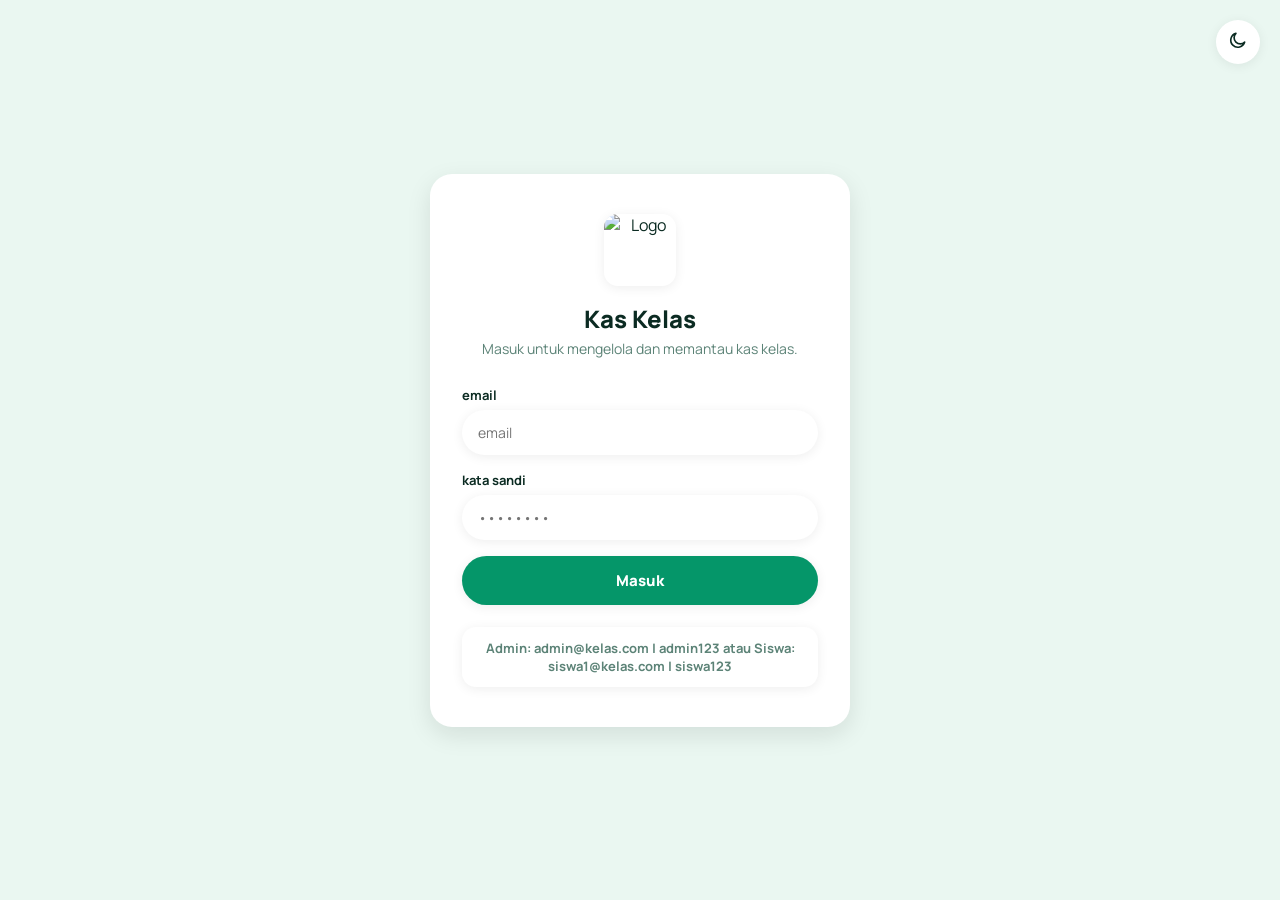
==== commit ad4dd54a: "Change color for income and expense indicators" ====
--- a/admin.html
+++ b/admin.html
@@ -297,11 +297,11 @@
   const recent = document.getElementById('recentActivity');
   recent.innerHTML = tx.slice(0, 5).map(t => `
     <div class="event-row">
-      <div class="dot" style="background:${t.type === 'income' ? 'var(--accent-sage)' : 'var(--accent-coral)'}; color:${t.type === 'income' ? '#1d3527' : 'white'};">
+      <div class="dot" style="background:${t.type === 'income' ? 'var(--accent-sage)' : 'var(--accent-danger)'}; color:${t.type === 'income' ? '#1d3527' : 'white'};">
         ${t.type === 'income' ? '↑' : '↓'}
       </div>
       <div class="txt"><b>${t.category}</b><span>${formatDT(t.date)} · ${t.description}</span></div>
-      <b style="margin-left:auto; font-size:13px; color:${t.type === 'income' ? 'var(--accent-sage)' : 'var(--accent-coral)'}">${t.type === 'income' ? '+' : '-'}${formatIDR(t.amount)}</b>
+      <b style="margin-left:auto; font-size:13px; color:${t.type === 'income' ? 'var(--accent-sage)' : 'var(--accent-danger)'}">${t.type === 'income' ? '+' : '-'}${formatIDR(t.amount)}</b>
     </div>`).join('') || '<p class="secondary">Belum ada transaksi.</p>';
 
   applyRangeFilter('week');
@@ -392,7 +392,7 @@
   document.getElementById('txBody').innerHTML = tx.map(t => `
     <tr>
       <td data-label="Tanggal">${formatDT(t.date)}</td><td data-label="Kategori">${t.category}</td><td data-label="Keterangan">${t.description}</td>
-      <td data-label="Jenis"><span class="tag-pill" style="background:${t.type === 'income' ? 'var(--accent-sage)' : 'var(--accent-coral)'}; color:${t.type === 'income' ? '#1d3527' : 'white'};">${t.type === 'income' ? 'Masuk' : 'Keluar'}</span></td>
+      <td data-label="Jenis"><span class="tag-pill" style="background:${t.type === 'income' ? 'var(--accent-sage)' : 'var(--accent-danger)'}; color:${t.type === 'income' ? '#1d3527' : 'white'};">${t.type === 'income' ? 'Masuk' : 'Keluar'}</span></td>
       <td data-label="Jumlah">${formatIDR(t.amount)}</td>
       <td data-label="Aksi"><button class="icon-btn danger-btn" data-del-tx="${t.id}" title="Hapus transaksi">${ICONS.trash}</button></td>
     </tr>`).join('') || '<tr><td colspan="6">Belum ada transaksi.</td></tr>';
@@ -498,7 +498,7 @@
   const unpaid = thisWeekEntries.filter(e => e.status === 'unpaid');
   document.getElementById('rpUnpaidList').innerHTML = unpaid.slice(0, 5).map(e => {
     const student = users.find(u => u.id === e.studentId);
-    return `<div class="event-row"><div class="dot" style="background:var(--accent-coral); color:white;">!</div><div class="txt"><b>${student ? student.name : '—'}</b><span>Belum bayar minggu ini</span></div></div>`;
+    return `<div class="event-row"><div class="dot" style="background:var(--accent-danger); color:white;">!</div><div class="txt"><b>${student ? student.name : '—'}</b><span>Belum bayar minggu ini</span></div></div>`;
   }).join('') || '<p class="secondary" style="font-size:13px;">Semua siswa sudah lunas 🎉</p>';
 }
 
--- a/assets/css/style.css
+++ b/assets/css/style.css
@@ -1,61 +1,70 @@
 /* ============================================================
-   Web Kas Kelas — "Cozy Autumn" design system
+   Web Kas Kelas — "Zelena" emerald / flat-material design system
    ============================================================ */
 
-@import url('https://fonts.googleapis.com/css2?family=Nunito:wght@400;600;700;800;900&display=swap');
+@import url('https://fonts.googleapis.com/css2?family=Manrope:wght@400;500;600;700;800&display=swap');
 
 :root {
-  --bg-page: #F9D3B9;
-  --bg-nav: #D8705A;
-  --bg-main: #FCF5EE;
+  --bg-page: #EAF7F1;
+  --bg-nav: #0B3B30;
+  --bg-main: #FFFFFF;
   --bg-panel: #FFFFFF;
 
-  --accent-sage: #A8CBB8;
-  --accent-mustard: #F3C363;
-  --accent-coral: #E28765;
-
-  --text-primary: #333333;
-  --text-secondary: #9CA3AF;
-  --nav-icon: #FFFFFF;
-
-  --shadow-soft: 0 6px 24px rgba(51, 33, 20, 0.08);
-  --shadow-softer: 0 2px 14px rgba(51, 33, 20, 0.06);
-
-  --r-3xl: 28px;
-  --r-2xl: 20px;
+  --accent-sage: #A9F3DA;
+  --accent-mustard: #D7E94F;
+  --accent-coral: #059669;
+  --accent-danger: #E4675A;
+
+  --text-primary: #0B2B22;
+  --text-secondary: #5C8377;
+  --nav-icon: #EAFBF5;
+
+  --divider: rgba(9, 64, 50, 0.12);
+
+  --shadow-soft: 0 8px 24px rgba(4, 20, 16, 0.10);
+  --shadow-softer: 0 2px 12px rgba(4, 20, 16, 0.07);
+
+  --r-3xl: 22px;
+  --r-2xl: 14px;
   --r-full: 999px;
+
+  --ease-fluid: cubic-bezier(0.22, 1, 0.36, 1);
 }
 
 [data-theme="dark"] {
-  --bg-page: #1B1512;
-  --bg-nav: #2A1D18;
-  --bg-main: #221A16;
-  --bg-panel: #2C221D;
-
-  --accent-sage: #7FA891;
-  --accent-mustard: #D9A94A;
-  --accent-coral: #C96A50;
-
-  --text-primary: #F3E9DF;
-  --text-secondary: #A08F82;
-  --nav-icon: #F3E9DF;
-
-  --shadow-soft: 0 6px 24px rgba(0, 0, 0, 0.35);
-  --shadow-softer: 0 2px 14px rgba(0, 0, 0, 0.28);
+  --bg-page: #071A15;
+  --bg-nav: #04120D;
+  --bg-main: #0D251E;
+  --bg-panel: #113029;
+
+  --accent-sage: #6FE3B8;
+  --accent-mustard: #E7FF6E;
+  --accent-coral: #17C990;
+  --accent-danger: #FF8A75;
+
+  --text-primary: #E7FBF3;
+  --text-secondary: #8FC2AE;
+  --nav-icon: #E7FBF3;
+
+  --divider: rgba(160, 230, 205, 0.12);
+
+  --shadow-soft: 0 8px 24px rgba(0, 0, 0, 0.42);
+  --shadow-softer: 0 2px 12px rgba(0, 0, 0, 0.32);
 }
 
 * { box-sizing: border-box; }
 html, body { height: 100%; }
 body {
   margin: 0;
-  font-family: 'Nunito', sans-serif;
+  font-family: 'Manrope', sans-serif;
   background: var(--bg-page);
   color: var(--text-primary);
   -webkit-font-smoothing: antialiased;
+  transition: background-color .3s var(--ease-fluid), color .3s var(--ease-fluid);
 }
 button { font-family: inherit; cursor: pointer; }
 a { color: inherit; text-decoration: none; }
-::selection { background: var(--accent-mustard); color: #2b1f10; }
+::selection { background: var(--accent-mustard); color: #1c2705; }
 
 .secondary { color: var(--text-secondary); }
 
@@ -99,6 +108,7 @@
   width: 100%; padding: 13px 16px; border: none; border-radius: var(--r-full);
   background: var(--bg-panel); color: var(--text-primary); font-family: inherit; font-size: 14px;
   box-shadow: var(--shadow-softer);
+  transition: box-shadow .2s var(--ease-fluid);
 }
 .field input:focus { outline: 2px solid var(--accent-coral); outline-offset: 2px; }
 
@@ -107,8 +117,9 @@
   background: var(--accent-coral); color: white; font-weight: 800; font-size: 15px;
   box-shadow: var(--shadow-softer); margin-top: 6px;
   display: flex; align-items: center; justify-content: center; gap: 10px;
-}
-.btn-primary:hover { filter: brightness(1.05); }
+  transition: filter .2s var(--ease-fluid), transform .15s var(--ease-fluid), box-shadow .25s var(--ease-fluid);
+}
+.btn-primary:hover { filter: brightness(1.08); box-shadow: var(--shadow-soft); }
 .btn-primary:active { transform: scale(0.98); }
 .btn-primary:disabled { opacity: 0.85; cursor: not-allowed; }
 .btn-spinner {
@@ -164,8 +175,11 @@
 .main-scroll { flex: 1; overflow-y: auto; padding: 4px 20px 100px; }
 
 .view-section { display: none; }
-.view-section.is-active { display: block; animation: fadeIn .25s ease; }
-@keyframes fadeIn { from { opacity: 0; transform: translateY(6px); } to { opacity: 1; transform: translateY(0); } }
+.view-section.is-active { display: block; animation: fluidIn .45s var(--ease-fluid); }
+@keyframes fluidIn {
+  from { opacity: 0; transform: translateY(14px) scale(0.985); }
+  to   { opacity: 1; transform: translateY(0) scale(1); }
+}
 
 /* ---- Bottom tab bar (mobile) ---- */
 .bottom-nav {
@@ -178,21 +192,34 @@
   background: none; border: none; color: var(--nav-icon); opacity: 0.7;
   display: flex; flex-direction: column; align-items: center; gap: 4px;
   padding: 8px 10px; border-radius: var(--r-full); font-size: 10.5px; font-weight: 700;
-}
-.navbtn .navicon svg { width: 20px; height: 20px; }
+  transition: opacity .25s var(--ease-fluid), background-color .25s var(--ease-fluid), transform .2s var(--ease-fluid);
+}
+.navbtn .navicon svg { width: 20px; height: 20px; transition: transform .25s var(--ease-fluid); }
 .navbtn.active { opacity: 1; background: rgba(255,255,255,0.18); }
+.navbtn.active .navicon svg { transform: scale(1.12); }
+.navbtn:active { transform: scale(0.94); }
 
 /* ---- Sidebar (desktop) ---- */
 .sidebar-nav { display: none; }
 
 /* ---- Widgets / cards ---- */
 .hero-banner {
-  background: linear-gradient(135deg, var(--accent-coral), var(--accent-mustard));
+  position: relative; overflow: hidden;
+  background: linear-gradient(135deg, var(--accent-coral), #0B3B30 85%);
   border-radius: var(--r-3xl); padding: 26px; color: white; margin: 10px 0 18px;
   box-shadow: var(--shadow-soft);
 }
+.hero-banner::before {
+  content: ''; position: absolute; top: -60px; right: -60px; width: 160px; height: 160px;
+  border-radius: 50%; background: rgba(255,255,255,0.08); pointer-events: none;
+}
+.hero-banner::after {
+  content: ''; position: absolute; bottom: -70px; right: 40px; width: 110px; height: 110px;
+  border-radius: 50%; background: var(--accent-mustard); opacity: 0.18; pointer-events: none;
+}
+.hero-banner > * { position: relative; z-index: 1; }
 .hero-banner .label { font-size: 12px; opacity: 0.9; font-weight: 700; text-transform: uppercase; letter-spacing: 0.04em; }
-.hero-banner .amount { font-size: 32px; font-weight: 900; margin: 6px 0 12px; }
+.hero-banner .amount { font-size: 32px; font-weight: 800; margin: 6px 0 12px; }
 .hero-banner .sub-row { display: flex; gap: 18px; font-size: 13px; }
 .hero-banner .sub-row span b { display: block; font-size: 15px; }
 
@@ -200,10 +227,10 @@
   border-radius: var(--r-3xl); padding: 22px; margin-bottom: 18px; box-shadow: var(--shadow-soft);
   display: flex; align-items: center; gap: 16px;
 }
-.status-card.paid { background: var(--accent-sage); color: #1d3527; }
-.status-card.unpaid { background: #F5B8A6; color: #5c231a; }
-[data-theme="dark"] .status-card.paid { color: #eaf4ee; }
-[data-theme="dark"] .status-card.unpaid { color: #fdeae5; }
+.status-card.paid { background: var(--accent-sage); color: #0B2B22; }
+.status-card.unpaid { background: #FBDAD5; color: #7A2A1F; }
+[data-theme="dark"] .status-card.paid { color: #06231a; }
+[data-theme="dark"] .status-card.unpaid { color: #4a140c; background: #FFC4B8; }
 .status-card .status-icon {
   width: 52px; height: 52px; border-radius: var(--r-2xl); background: rgba(255,255,255,0.4);
   display: flex; align-items: center; justify-content: center; flex-shrink: 0;
@@ -219,13 +246,15 @@
 .schedule-card {
   min-width: 150px; background: var(--bg-panel); border-radius: var(--r-2xl); padding: 16px;
   box-shadow: var(--shadow-softer); flex-shrink: 0;
-}
+  transition: box-shadow .25s var(--ease-fluid), transform .25s var(--ease-fluid);
+}
+.schedule-card:hover { box-shadow: var(--shadow-soft); transform: translateY(-2px); }
 .schedule-card .dow { font-size: 11px; font-weight: 800; color: var(--accent-coral); text-transform: uppercase; }
-.schedule-card .date { font-size: 20px; font-weight: 900; margin: 4px 0; }
+.schedule-card .date { font-size: 20px; font-weight: 800; margin: 4px 0; }
 .schedule-card .desc { font-size: 12px; color: var(--text-secondary); }
 .schedule-card .pill { display: inline-block; margin-top: 8px; font-size: 10px; font-weight: 800; padding: 3px 10px; border-radius: var(--r-full); }
-.pill.paid { background: var(--accent-sage); color: #1d3527; }
-.pill.unpaid { background: var(--accent-coral); color: white; }
+.pill.paid { background: var(--accent-sage); color: #0B2B22; }
+.pill.unpaid { background: var(--accent-danger); color: white; }
 
 .event-list { display: flex; flex-direction: column; gap: 10px; }
 .event-row {
@@ -241,13 +270,13 @@
 }
 .panel h4 { margin: 0 0 12px; font-size: 14px; font-weight: 800; }
 
-.stat-row { display: flex; justify-content: space-between; padding: 8px 0; font-size: 13px; border-bottom: 1px dashed rgba(150,120,90,0.2); }
+.stat-row { display: flex; justify-content: space-between; padding: 8px 0; font-size: 13px; border-bottom: 1px dashed var(--divider); }
 .stat-row:last-child { border: none; }
 .stat-row b { font-weight: 800; }
 
 .tag-pill {
   display: inline-block; font-size: 10px; font-weight: 800; padding: 4px 10px; border-radius: var(--r-full);
-  background: var(--accent-mustard); color: #4a3410;
+  background: var(--accent-mustard); color: #3B4A12;
 }
 
 /* ---- Filters / toolbar ---- */
@@ -255,27 +284,32 @@
 .chip {
   border: none; padding: 8px 16px; border-radius: var(--r-full); background: var(--bg-panel);
   font-size: 12px; font-weight: 700; color: var(--text-secondary); box-shadow: var(--shadow-softer);
+  transition: background-color .25s var(--ease-fluid), color .25s var(--ease-fluid), transform .15s var(--ease-fluid);
 }
 .chip.active { background: var(--accent-coral); color: white; }
+.chip:active { transform: scale(0.95); }
 .select-input, .toolbar select {
   border: none; border-radius: var(--r-full); padding: 8px 16px; background: var(--bg-panel);
   font-family: inherit; font-size: 12px; font-weight: 700; color: var(--text-primary); box-shadow: var(--shadow-softer);
 }
 .btn-mini {
   border: none; border-radius: var(--r-full); padding: 8px 16px; font-size: 12px; font-weight: 800;
-  background: var(--accent-sage); color: #1d3527; display: inline-flex; align-items: center; gap: 6px;
-}
+  background: var(--accent-sage); color: #0B2B22; display: inline-flex; align-items: center; gap: 6px;
+  transition: filter .2s var(--ease-fluid), transform .15s var(--ease-fluid);
+}
+.btn-mini:active { transform: scale(0.95); }
+.btn-mini:hover { filter: brightness(1.06); }
 .btn-mini svg { width: 14px; height: 14px; }
 .btn-mini.coral { background: var(--accent-coral); color: white; }
-.btn-mini.mustard { background: var(--accent-mustard); color: #4a3410; }
+.btn-mini.mustard { background: var(--accent-mustard); color: #3B4A12; }
 
 /* ---- Tables ---- */
 .table-wrap { overflow-x: auto; border-radius: var(--r-2xl); background: var(--bg-panel); box-shadow: var(--shadow-softer); }
 table { width: 100%; border-collapse: collapse; min-width: 560px; }
 th, td { text-align: left; padding: 12px 14px; font-size: 13px; }
 td.actions-cell, td[data-label="Aksi"] { display: flex; align-items: center; gap: 8px; }
-thead th { color: var(--text-secondary); font-size: 11px; text-transform: uppercase; letter-spacing: 0.03em; border-bottom: 1px solid rgba(150,120,90,0.15); }
-tbody tr { border-bottom: 1px solid rgba(150,120,90,0.1); }
+thead th { color: var(--text-secondary); font-size: 11px; text-transform: uppercase; letter-spacing: 0.03em; border-bottom: 1px solid var(--divider); }
+tbody tr { border-bottom: 1px solid var(--divider); }
 tbody tr:last-child { border: none; }
 
 /* Card-style stacked table on narrow screens — avoids horizontal scrolling */
@@ -290,7 +324,7 @@
   }
   td {
     display: flex; align-items: center; justify-content: space-between; gap: 12px;
-    padding: 9px 0; border-bottom: 1px dashed rgba(150,120,90,0.15); text-align: right;
+    padding: 9px 0; border-bottom: 1px dashed var(--divider); text-align: right;
   }
   td:last-child { border-bottom: none; }
   td::before {
@@ -299,20 +333,24 @@
   }
 }
 .status-badge { padding: 4px 12px; border-radius: var(--r-full); font-size: 11px; font-weight: 800; }
-.status-badge.paid { background: var(--accent-sage); color: #1d3527; }
-.status-badge.unpaid { background: #F5B8A6; color: #7a2c1e; }
+.status-badge.paid { background: var(--accent-sage); color: #0B2B22; }
+.status-badge.unpaid { background: #FBDAD5; color: #A6392A; }
 .mark-btn {
   border: none; border-radius: var(--r-full); padding: 6px 14px; font-size: 11px; font-weight: 800;
   background: var(--accent-coral); color: white;
-}
-.mark-btn.is-paid { background: var(--accent-sage); color: #1d3527; }
+  transition: filter .2s var(--ease-fluid), transform .15s var(--ease-fluid);
+}
+.mark-btn:active { transform: scale(0.95); }
+.mark-btn.is-paid { background: var(--accent-sage); color: #0B2B22; }
 .danger-btn {
   width: 32px; height: 32px; border-radius: var(--r-full); border: none;
-  background: rgba(212, 92, 66, 0.12); color: var(--accent-coral);
+  background: rgba(228, 103, 90, 0.12); color: var(--accent-danger);
   display: inline-flex; align-items: center; justify-content: center; flex-shrink: 0;
+  transition: background-color .2s var(--ease-fluid), color .2s var(--ease-fluid), transform .15s var(--ease-fluid);
 }
 .danger-btn svg { width: 15px; height: 15px; }
-.danger-btn:hover { background: var(--accent-coral); color: white; }
+.danger-btn:hover { background: var(--accent-danger); color: white; }
+.danger-btn:active { transform: scale(0.92); }
 .danger-btn:disabled { opacity: 0.5; }
 
 /* ---- Forms ---- */
@@ -321,35 +359,45 @@
 .form-grid label { display: block; font-size: 12px; font-weight: 700; margin-bottom: 6px; }
 .form-grid input, .form-grid select, .form-grid textarea {
   width: 100%; border: none; border-radius: var(--r-2xl); padding: 11px 14px; background: var(--bg-main);
-  font-family: inherit; font-size: 13px; color: var(--text-primary); box-shadow: inset 0 0 0 1px rgba(150,120,90,0.12);
+  font-family: inherit; font-size: 13px; color: var(--text-primary); box-shadow: inset 0 0 0 1px var(--divider);
 }
 
 /* ---- Modal ---- */
 .modal-overlay {
-  position: fixed; inset: 0; background: rgba(30, 20, 12, 0.4); display: none;
+  position: fixed; inset: 0; background: rgba(4, 20, 16, 0.45); display: none;
   align-items: center; justify-content: center; z-index: 100; padding: 20px;
-}
-.modal-overlay.is-open { display: flex; }
-.modal-box { background: var(--bg-main); border-radius: var(--r-3xl); padding: 26px; width: 100%; max-width: 420px; box-shadow: var(--shadow-soft); max-height: 88vh; overflow-y: auto; }
+  opacity: 0; transition: opacity .25s var(--ease-fluid);
+}
+.modal-overlay.is-open { display: flex; opacity: 1; }
+.modal-box {
+  background: var(--bg-main); border-radius: var(--r-3xl); padding: 26px; width: 100%; max-width: 420px;
+  box-shadow: var(--shadow-soft); max-height: 88vh; overflow-y: auto;
+  animation: modalPop .35s var(--ease-fluid);
+}
+@keyframes modalPop {
+  from { opacity: 0; transform: translateY(16px) scale(0.96); }
+  to   { opacity: 1; transform: translateY(0) scale(1); }
+}
 .modal-box .modal-head { display: flex; justify-content: space-between; align-items: center; margin-bottom: 16px; }
 .modal-box h3 { margin: 0; font-size: 17px; font-weight: 800; }
-.modal-close { border: none; background: var(--bg-panel); width: 32px; height: 32px; border-radius: var(--r-full); display: flex; align-items: center; justify-content: center; box-shadow: var(--shadow-softer); }
+.modal-close { border: none; background: var(--bg-panel); width: 32px; height: 32px; border-radius: var(--r-full); display: flex; align-items: center; justify-content: center; box-shadow: var(--shadow-softer); transition: transform .15s var(--ease-fluid); }
+.modal-close:active { transform: scale(0.9); }
 .modal-close svg { width: 14px; height: 14px; }
 
 /* ---- Toast ---- */
 .toast {
   position: fixed; bottom: 100px; left: 50%; transform: translateX(-50%) translateY(20px);
-  background: #2b2118; color: white; padding: 12px 22px; border-radius: var(--r-full);
-  font-size: 13px; font-weight: 700; opacity: 0; transition: all .3s ease; z-index: 200; box-shadow: var(--shadow-soft);
+  background: #0E332A; color: white; padding: 12px 22px; border-radius: var(--r-full);
+  font-size: 13px; font-weight: 700; opacity: 0; transition: all .35s var(--ease-fluid); z-index: 200; box-shadow: var(--shadow-soft);
 }
 .toast.show { opacity: 1; transform: translateX(-50%) translateY(0); }
 
 /* ---- Account / profile ---- */
 .profile-card { display: flex; align-items: center; gap: 14px; }
-.avatar { width: 56px; height: 56px; border-radius: var(--r-2xl); background: var(--accent-mustard); display: flex; align-items: center; justify-content: center; font-weight: 900; font-size: 20px; color: #4a3410; flex-shrink: 0; }
+.avatar { width: 56px; height: 56px; border-radius: var(--r-2xl); background: var(--accent-mustard); display: flex; align-items: center; justify-content: center; font-weight: 800; font-size: 20px; color: #3B4A12; flex-shrink: 0; }
 .profile-card h4 { margin: 0; font-size: 15px; }
 .profile-card span { font-size: 12px; color: var(--text-secondary); }
-.menu-row { display: flex; align-items: center; gap: 12px; width: 100%; text-align: left; background: none; border: none; padding: 14px 4px; font-size: 13px; font-weight: 700; color: var(--text-primary); border-bottom: 1px solid rgba(150,120,90,0.12); }
+.menu-row { display: flex; align-items: center; gap: 12px; width: 100%; text-align: left; background: none; border: none; padding: 14px 4px; font-size: 13px; font-weight: 700; color: var(--text-primary); border-bottom: 1px solid var(--divider); }
 .menu-row:last-child { border: none; }
 .menu-row .navicon svg { width: 18px; height: 18px; color: var(--accent-coral); }
 
@@ -368,9 +416,11 @@
   .sidebtn {
     width: 46px; height: 46px; border: none; border-radius: var(--r-full); background: transparent;
     color: var(--nav-icon); opacity: 0.65; display: flex; align-items: center; justify-content: center;
+    transition: opacity .25s var(--ease-fluid), background-color .25s var(--ease-fluid), transform .2s var(--ease-fluid);
   }
   .sidebtn svg { width: 20px; height: 20px; }
-  .sidebtn.active { opacity: 1; background: rgba(255,255,255,0.2); }
+  .sidebtn.active { opacity: 1; background: rgba(255,255,255,0.2); transform: scale(1.06); }
+  .sidebtn:active { transform: scale(0.92); }
   .sidebtn.logout { opacity: 0.7; }
 
   .app-header { padding: 26px 30px 10px; }
